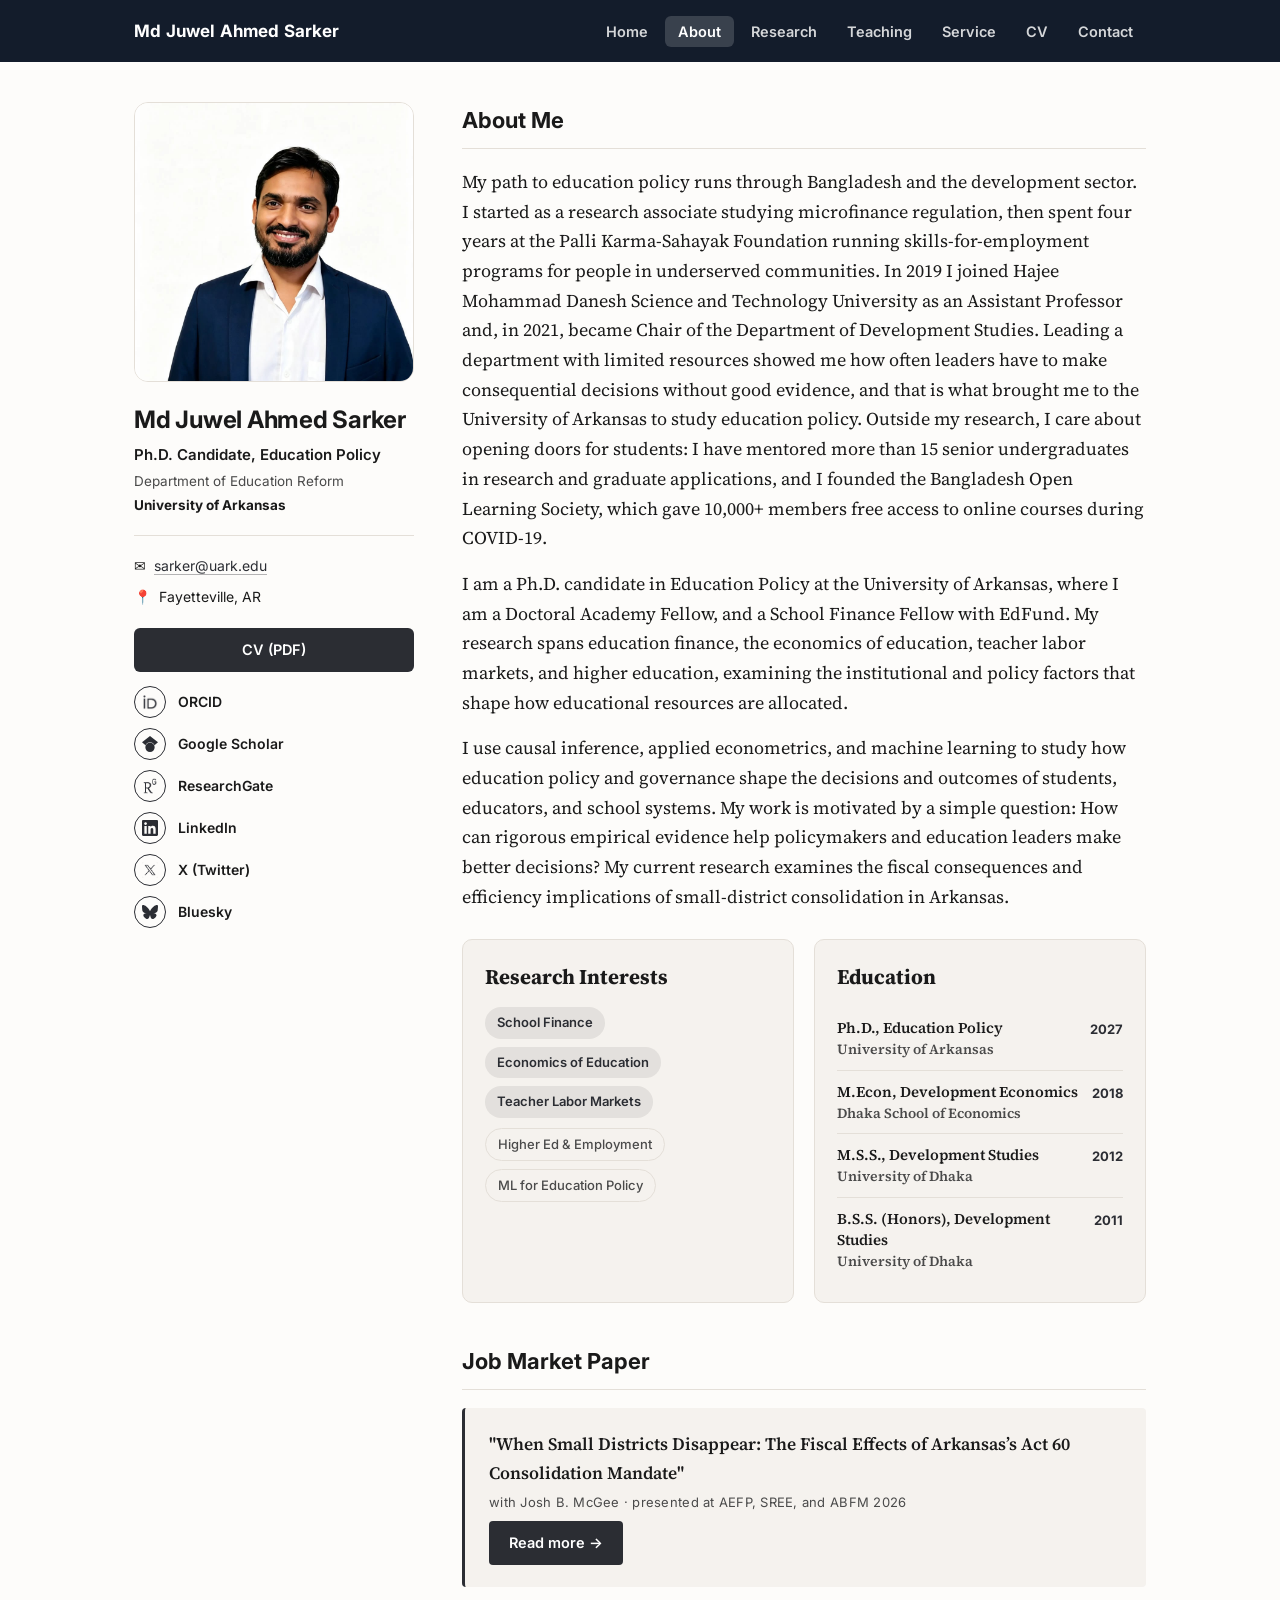
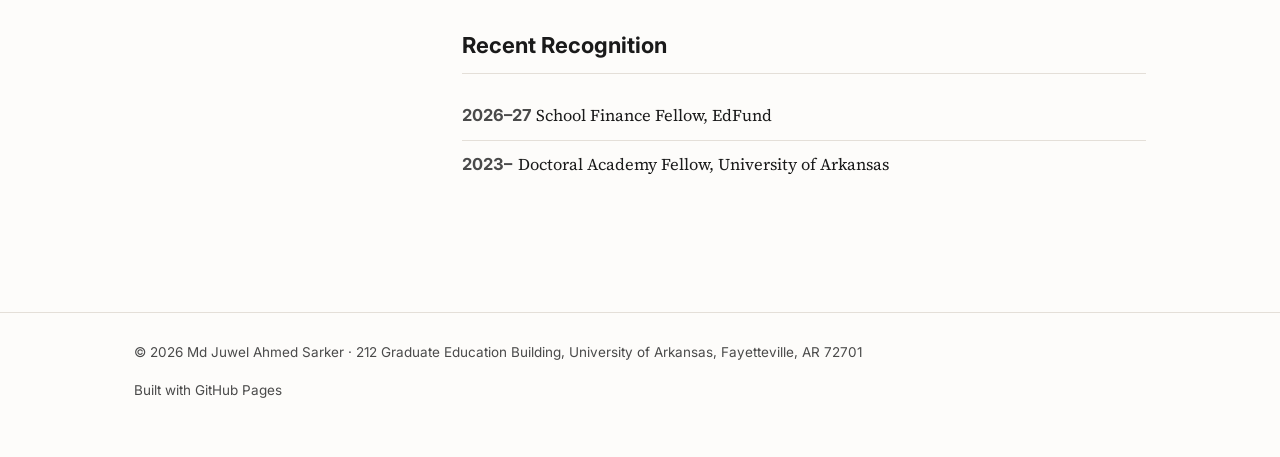
==== about.html @ 744e45dc "Teaching: revise write-up (hero, ratings, Arkansas role, courses) Co-Authored-By: Claude Sonnet 5.5 " ====
<!DOCTYPE html>
<html lang="en">
<head>
<meta charset="UTF-8">
<meta name="viewport" content="width=device-width, initial-scale=1.0">
<title>About — Md Juwel Ahmed Sarker</title>
<meta name="description" content="Md Juwel Ahmed Sarker, Ph.D. Candidate in Education Policy at the University of Arkansas. Research on school finance, teacher labor markets, and the economics of education.">
<link rel="icon" href="assets/images/favicon.svg" type="image/svg+xml">
<link rel="preconnect" href="https://fonts.googleapis.com">
<link rel="preconnect" href="https://fonts.gstatic.com" crossorigin>
<link href="https://fonts.googleapis.com/css2?family=Source+Serif+4:ital,wght@0,400;0,600;1,400&family=Inter:wght@400;500;600;700&display=swap" rel="stylesheet">
<link rel="stylesheet" href="style.css?v=20261066">
</head>
<body>

<header class="site-header">
  <div class="header-inner">
    <a class="site-name" href="index.html">Md Juwel Ahmed Sarker</a>
    <nav class="site-nav">
      <ul>
        <li><a href="index.html">Home</a></li>
        <li><a href="about.html" aria-current="page">About</a></li>
        <li><a href="research.html">Research</a></li>
        <li><a href="teaching.html">Teaching</a></li>
        <li><a href="service.html">Service</a></li>
        <li><a href="cv.html">CV</a></li>
        <li><a href="contact.html">Contact</a></li>
      </ul>
    </nav>
  </div>
</header>

<main class="wrap-wide">

  <div class="profile-grid">

    <aside class="sidebar">
      <!-- Replace assets/images/headshot.jpg with your photo (square, at least 500x500px) -->
      <img class="sidebar-photo" src="assets/images/headshot.jpg" alt="Portrait of Md Juwel Ahmed Sarker" onerror="this.style.display='none'">

      <h1>Md Juwel Ahmed Sarker</h1>
      <p class="sidebar-role">Ph.D. Candidate, Education Policy</p>
      <p class="sidebar-dept">Department of Education Reform</p>
      <p class="sidebar-univ">University of Arkansas</p>

      <hr class="sidebar-rule">

      <div class="sidebar-contact">
        <div>&#9993;&nbsp; <a href="mailto:sarker@uark.edu">sarker@uark.edu</a></div>
        <div>&#128205;&nbsp; Fayetteville, AR</div>
      </div>

      <div class="sidebar-links">
        <a class="btn-block" href="assets/files/Sarker_CV.pdf">CV (PDF)</a>
      </div>

      <div class="icon-links">
        <a class="icon-link" href="https://orcid.org/0000-0002-8742-0758">
          <span class="icon-badge"><img src="assets/images/icons/orcid.png" alt=""></span>
          <span class="icon-label">ORCID</span>
        </a>
        <a class="icon-link" href="https://scholar.google.com/citations?user=LOtnBs0AAAAJ&hl=en">
          <span class="icon-badge"><svg viewBox="0 0 24 24" role="img" aria-hidden="true"><path d="M5.242 13.769L0 9.5 12 0l12 9.5-5.242 4.269C17.548 11.024 14.978 9.5 12 9.5c-2.977 0-5.548 1.524-6.758 4.269zM12 10a7 7 0 1 0 0 14 7 7 0 0 0 0-14z"/></svg></span>
          <span class="icon-label">Google Scholar</span>
        </a>
        <a class="icon-link" href="https://www.researchgate.net/profile/Md-Juwel-Ahmed-Sarker?ev=prf_overview">
          <span class="icon-badge"><img src="assets/images/icons/researchgate.png" alt=""></span>
          <span class="icon-label">ResearchGate</span>
        </a>
        <a class="icon-link" href="https://www.linkedin.com/in/md-juwel-ahmed-sarker-17180333/">
          <span class="icon-badge"><svg viewBox="0 0 24 24" role="img" aria-hidden="true"><path d="M20.447 20.452h-3.554v-5.569c0-1.328-.027-3.037-1.852-3.037-1.853 0-2.136 1.445-2.136 2.939v5.667H9.351V9h3.414v1.561h.046c.477-.9 1.637-1.85 3.37-1.85 3.601 0 4.267 2.37 4.267 5.455v6.286zM5.337 7.433c-1.144 0-2.063-.926-2.063-2.065 0-1.138.92-2.063 2.063-2.063 1.14 0 2.064.925 2.064 2.063 0 1.139-.925 2.065-2.064 2.065zm1.782 13.019H3.555V9h3.564v11.452zM22.225 0H1.771C.792 0 0 .774 0 1.729v20.542C0 23.227.792 24 1.771 24h20.451C23.2 24 24 23.227 24 22.271V1.729C24 .774 23.2 0 22.222 0h.003z"/></svg></span>
          <span class="icon-label">LinkedIn</span>
        </a>
        <a class="icon-link" href="https://x.com/md_juwel_sarker">
          <span class="icon-badge"><img src="assets/images/icons/x-twitter.png" alt=""></span>
          <span class="icon-label">X (Twitter)</span>
        </a>
        <a class="icon-link" href="https://bsky.app/profile/juwelsarker.bsky.social">
          <span class="icon-badge"><svg viewBox="0 0 24 24" role="img" aria-hidden="true"><path d="M12 10.8c-1.087-2.114-4.046-6.053-6.798-7.995C2.566.944 1.561 1.266.902 1.565.139 1.908 0 3.08 0 3.768c0 .69.378 5.65.624 6.479.815 2.736 3.713 3.66 6.383 3.364.136-.02.275-.039.415-.056-.138.022-.276.04-.415.056-3.912.58-7.387 2.005-2.83 7.078 5.013 5.19 6.87-1.113 7.823-4.308.953 3.195 2.05 9.271 7.733 4.308 4.267-4.308 1.172-6.498-2.74-7.078a8.741 8.741 0 0 1-.415-.056c.14.017.279.036.415.056 2.67.297 5.568-.628 6.383-3.364.246-.828.624-5.79.624-6.478 0-.69-.139-1.861-.902-2.206-.659-.298-1.664-.62-4.3 1.24C16.046 4.748 13.087 8.687 12 10.8Z"/></svg></span>
          <span class="icon-label">Bluesky</span>
        </a>
      </div>
    </aside>

    <article class="profile-main">
      <h2 class="profile-heading">About Me</h2>
      <p>My path to education policy runs through Bangladesh and the development sector. I started as a research associate studying microfinance regulation, then spent four years at the Palli Karma-Sahayak Foundation running skills-for-employment programs for people in underserved communities. In 2019 I joined Hajee Mohammad Danesh Science and Technology University as an Assistant Professor and, in 2021, became Chair of the Department of Development Studies. Leading a department with limited resources showed me how often leaders have to make consequential decisions without good evidence, and that is what brought me to the University of Arkansas to study education policy. Outside my research, I care about opening doors for students: I have mentored more than 15 senior undergraduates in research and graduate applications, and I founded the Bangladesh Open Learning Society, which gave 10,000+ members free access to online courses during COVID-19.</p>
      <p>I am a Ph.D. candidate in Education Policy at the University of Arkansas, where I am a Doctoral Academy Fellow, and a School Finance Fellow with EdFund. My research spans education finance, the economics of education, teacher labor markets, and higher education, examining the institutional and policy factors that shape how educational resources are allocated.</p>
      <p>I use causal inference, applied econometrics, and machine learning to study how education policy and governance shape the decisions and outcomes of students, educators, and school systems. My work is motivated by a simple question: How can rigorous empirical evidence help policymakers and education leaders make better decisions? My current research examines the fiscal consequences and efficiency implications of small-district consolidation in Arkansas.</p>

      <div class="card-row">
        <div class="card">
          <h3>Research Interests</h3>
          <div class="pill-group">
            <span class="pill">School Finance</span>
            <span class="pill">Economics of Education</span>
            <span class="pill">Teacher Labor Markets</span>
          </div>
          <div class="pill-group">
            <span class="pill pill-outline">Higher Ed &amp; Employment</span>
            <span class="pill pill-outline">ML for Education Policy</span>
          </div>
        </div>

        <div class="card">
          <h3>Education</h3>
          <ul class="timeline-list">
            <li><span class="timeline-degree">Ph.D., Education Policy<br><span class="muted small">University of Arkansas</span></span><span class="timeline-year">2027</span></li>
            <li><span class="timeline-degree">M.Econ, Development Economics<br><span class="muted small">Dhaka School of Economics</span></span><span class="timeline-year">2018</span></li>
            <li><span class="timeline-degree">M.S.S., Development Studies<br><span class="muted small">University of Dhaka</span></span><span class="timeline-year">2012</span></li>
            <li><span class="timeline-degree">B.S.S. (Honors), Development Studies<br><span class="muted small">University of Dhaka</span></span><span class="timeline-year">2011</span></li>
          </ul>
        </div>
      </div>

      <h2 class="profile-heading" style="margin-top:40px;">Job Market Paper</h2>
      <div class="jmp-box">
        <p class="entry-title mt-0">"When Small Districts Disappear: The Fiscal Effects of Arkansas&rsquo;s Act 60 Consolidation Mandate"</p>
        <div class="entry-meta">with Josh B. McGee &middot; presented at AEFP, SREE, and ABFM 2026</div>
        <a class="btn" href="research.html">Read more &rarr;</a>
      </div>

      <h2 class="profile-heading" style="margin-top:40px;">Recent Recognition</h2>
      <ul class="plain-list">
        <li><span class="year-col">2026&ndash;27</span> School Finance Fellow, EdFund</li>
        <li><span class="year-col">2023&ndash;</span> Doctoral Academy Fellow, University of Arkansas</li>
      </ul>
    </article>

  </div>

</main>

<footer class="site-footer">
  <div class="wrap-wide">
    <p>&copy; <span id="year">2026</span> Md Juwel Ahmed Sarker &middot; 212 Graduate Education Building, University of Arkansas, Fayetteville, AR 72701</p>
    <p>Built with GitHub Pages</p>
  </div>
</footer>

<script>document.getElementById('year').textContent = new Date().getFullYear();</script>
</body>
</html>
---- style.css ----
/* ===========================================================
   Md Juwel Ahmed Sarker — Academic personal site
   Clean, text-forward academic theme
   =========================================================== */

:root {
  --ink: #1a1a1a;
  --ink-soft: #4a4a4a;
  --paper: #fdfcfa;
  --paper-alt: #f5f2ee;
  --line: #e4dfd8;
  --accent: #2b2d33;      /* Charcoal */
  --accent-dark: #1a1b1f;
  --max-width: 780px;
  --wide-width: 1060px;
  --font-serif: "Source Serif 4", Georgia, "Times New Roman", serif;
  --font-sans: "Inter", -apple-system, BlinkMacSystemFont, "Segoe UI", Helvetica, Arial, sans-serif;
}

* { box-sizing: border-box; }

html { scroll-behavior: smooth; }

body {
  margin: 0;
  background: var(--paper);
  color: var(--ink);
  font-family: var(--font-serif);
  font-size: 18px;
  line-height: 1.65;
  -webkit-font-smoothing: antialiased;
}

a {
  color: var(--accent);
  text-decoration: none;
  border-bottom: 1px solid rgba(43, 45, 51, 0.35);
  transition: border-color 0.15s ease, color 0.15s ease;
}

a:hover {
  color: var(--accent-dark);
  border-bottom-color: var(--accent-dark);
}

.wrap {
  max-width: var(--max-width);
  margin: 0 auto;
  padding: 0 24px;
}

.wrap-wide {
  max-width: var(--wide-width);
  margin: 0 auto;
  padding: 0 24px;
}

/* ---------- Profile layout (homepage) ---------- */

.profile-grid {
  display: grid;
  grid-template-columns: 280px 1fr;
  gap: 48px;
  margin-top: 40px;
  padding-bottom: 64px;
}

.sidebar-photo {
  width: 100%;
  aspect-ratio: 1 / 1;
  object-fit: cover;
  border-radius: 14px;
  border: 1px solid var(--line);
  display: block;
}

.sidebar h1 {
  font-family: var(--font-sans);
  font-size: 24px;
  font-weight: 700;
  margin: 18px 0 4px;
  letter-spacing: -0.01em;
}

.sidebar-role {
  font-family: var(--font-sans);
  font-weight: 600;
  font-size: 15px;
  margin: 0 0 2px;
}

.sidebar-dept {
  font-family: var(--font-sans);
  font-size: 13.5px;
  color: var(--ink-soft);
  margin: 0 0 2px;
}

.sidebar-univ {
  font-family: var(--font-sans);
  font-weight: 700;
  font-size: 13.5px;
  margin: 0 0 4px;
}

.sidebar-rule {
  border: none;
  border-top: 1px solid var(--line);
  margin: 18px 0;
}

.sidebar-contact {
  font-family: var(--font-sans);
  font-size: 14px;
  margin: 0 0 20px;
}

.sidebar-contact div { margin-bottom: 8px; }
.sidebar-contact a { border-bottom: 1px solid rgba(43,45,51,0.35); }

.sidebar-links {
  display: flex;
  flex-direction: column;
  gap: 10px;
}

.btn-block {
  display: block;
  text-align: center;
  font-family: var(--font-sans);
  font-size: 14.5px;
  font-weight: 600;
  color: #fff !important;
  background: var(--accent);
  border-bottom: none !important;
  padding: 10px 16px;
  border-radius: 6px;
  transition: background 0.15s ease;
}

.btn-block:hover { background: var(--accent-dark); }

.btn-block-outline {
  background: transparent;
  color: var(--accent) !important;
  border: 1px solid var(--accent);
}

.btn-block-outline:hover { background: rgba(43,45,51,0.06); }

.icon-links {
  display: flex;
  flex-direction: column;
  gap: 10px;
  margin-top: 14px;
}

.icon-link {
  display: flex;
  align-items: center;
  gap: 12px;
  color: var(--ink) !important;
  font-family: var(--font-sans);
  font-size: 14px;
  font-weight: 600;
  text-decoration: none;
  border-bottom: none;
}

.icon-link:hover .icon-badge { background: var(--accent); color: #fff; }
.icon-link:hover .icon-label { color: var(--accent); }

.icon-badge {
  flex-shrink: 0;
  width: 32px;
  height: 32px;
  border-radius: 50%;
  border: 1px solid var(--accent);
  color: var(--accent);
  display: flex;
  align-items: center;
  justify-content: center;
  transition: background 0.15s ease, color 0.15s ease;
}

.icon-badge svg { width: 16px; height: 16px; fill: currentColor; }

.icon-badge img { width: 16px; height: 16px; object-fit: contain; }

.icon-label { transition: color 0.15s ease; }

.profile-heading {
  font-family: var(--font-sans);
  font-size: 22px;
  font-weight: 700;
  color: var(--ink);
  border-bottom: 1px solid var(--line);
  padding-bottom: 10px;
  margin: 0 0 18px;
}

.card-row {
  display: grid;
  grid-template-columns: 1fr 1fr;
  gap: 20px;
  margin-top: 28px;
}

.card {
  border: 1px solid var(--line);
  border-radius: 10px;
  padding: 20px 22px;
  background: var(--paper-alt);
}

.card h3 {
  margin: 0 0 12px;
}

.testimonial-gallery {
  margin-top: 24px;
}

.testimonial-feature {
  position: relative;
  border: 1px solid var(--line);
  border-radius: 3px;
  background: var(--paper-alt);
  padding: 46px 56px 30px;
  margin-bottom: 26px;
}

.testimonial-feature blockquote {
  margin: 0 0 26px;
  max-width: 620px;
  font-family: var(--font-serif);
  font-size: 21px;
  line-height: 1.65;
  color: var(--ink);
}

.testimonial-feature blockquote::before { content: "\201C"; }
.testimonial-feature blockquote::after { content: "\201D"; }

.testimonial-feature .t-rule {
  width: 42px;
  height: 1px;
  background: var(--line);
  margin-bottom: 14px;
}

.testimonial-feature cite {
  display: block;
  font-style: normal;
}

.testimonial-feature .t-course {
  display: block;
  font-family: var(--font-serif);
  font-size: 16px;
  font-weight: 600;
  color: var(--accent);
}

.testimonial-feature .t-context {
  display: block;
  font-family: var(--font-sans);
  font-size: 12.5px;
  color: var(--ink-soft);
  margin-top: 3px;
}

.testimonial-feature .t-number {
  position: absolute;
  right: 22px;
  bottom: 18px;
  font-family: var(--font-sans);
  font-size: 11px;
  letter-spacing: 0.06em;
  color: var(--ink-soft);
  opacity: 0.65;
}

@media (max-width: 600px) {
  .testimonial-feature { padding: 34px 26px 24px; }
  .testimonial-feature blockquote { font-size: 18px; }
  .testimonial-feature .t-number { right: 18px; bottom: 14px; }
}

.pill-group {
  display: flex;
  flex-wrap: wrap;
  gap: 8px;
  margin: 0 0 10px;
}

.pill {
  display: inline-block;
  font-family: var(--font-sans);
  font-size: 13px;
  font-weight: 600;
  padding: 5px 12px;
  border-radius: 999px;
  background: rgba(43, 45, 51, 0.09);
  color: var(--accent);
}

.pill-outline {
  background: transparent;
  border: 1px solid var(--line);
  color: var(--ink-soft);
  font-weight: 500;
}

.timeline-list {
  list-style: none;
  margin: 0;
  padding: 0;
}

.timeline-list li {
  display: flex;
  justify-content: space-between;
  align-items: flex-start;
  gap: 12px;
  padding: 10px 0;
  border-bottom: 1px solid var(--line);
  font-size: 15px;
}

.timeline-list li:last-child { border-bottom: none; }

.timeline-degree { font-weight: 600; line-height: 1.4; }

.timeline-year {
  font-family: var(--font-sans);
  color: var(--accent);
  font-weight: 700;
  font-size: 13px;
  white-space: nowrap;
  padding-top: 2px;
}

@media (max-width: 780px) {
  .profile-grid { grid-template-columns: 1fr; }
  .sidebar-photo { max-width: 220px; }
  .card-row { grid-template-columns: 1fr; }
}

/* ---------- Header / Nav ---------- */

header.site-header {
  border-bottom: none;
  background: var(--accent);
  position: sticky;
  top: 0;
  z-index: 10;
}

.header-inner {
  max-width: var(--wide-width);
  margin: 0 auto;
  padding: 16px 24px;
  display: flex;
  align-items: center;
  justify-content: space-between;
  gap: 16px;
}

.site-name {
  font-family: var(--font-sans);
  font-weight: 700;
  font-size: 17px;
  color: #fff;
  border-bottom: none;
  letter-spacing: 0.01em;
}

.site-name:hover { color: #fff; opacity: 0.85; }

nav.site-nav ul {
  list-style: none;
  display: flex;
  gap: 4px;
  margin: 0;
  padding: 0;
}

nav.site-nav a {
  font-family: var(--font-sans);
  font-size: 14.5px;
  font-weight: 600;
  color: rgba(255, 255, 255, 0.82);
  border-bottom: none;
  padding: 7px 13px;
  border-radius: 6px;
  transition: background 0.15s ease, color 0.15s ease;
}

nav.site-nav a:hover,
nav.site-nav a[aria-current="page"] {
  color: #fff;
  background: rgba(255, 255, 255, 0.16);
  border-bottom: none;
}

.nav-toggle {
  display: none;
}

/* ---------- Hero ---------- */

.hero {
  padding: 56px 0 40px;
}

.hero-grid {
  display: flex;
  align-items: flex-start;
  gap: 32px;
}

.hero-photo {
  flex: 0 0 auto;
}

.hero-photo img {
  width: 320px;
  height: 320px;
  border-radius: 14px;
  object-fit: cover;
  border: 1px solid var(--line);
}

.tag-row {
  margin: 4px 0 18px;
}

.tag-row .tag {
  margin-bottom: 6px;
}

.hero-text h1 {
  font-family: var(--font-sans);
  font-size: 30px;
  font-weight: 700;
  margin: 0 0 6px;
  letter-spacing: -0.01em;
}

.hero-role {
  font-family: var(--font-sans);
  font-size: 16px;
  color: var(--ink-soft);
  margin: 0 0 14px;
}

.hero-role strong { color: var(--ink); font-weight: 600; }

.hero-links {
  font-family: var(--font-sans);
  font-size: 14.5px;
  display: flex;
  flex-wrap: wrap;
  gap: 6px 14px;
  margin-top: 14px;
}

.hero-links a { border-bottom: 1px solid rgba(43,45,51,0.35); }

/* ---------- Sections ---------- */

main { padding-bottom: 64px; }

section { margin-top: 44px; }

section h2 {
  font-family: var(--font-sans);
  font-size: 13px;
  font-weight: 700;
  text-transform: uppercase;
  letter-spacing: 0.09em;
  color: var(--accent);
  margin: 0 0 18px;
  padding-bottom: 8px;
  border-bottom: 1px solid var(--line);
}

section h3 {
  font-family: var(--font-sans);
  font-size: 18px;
  font-weight: 600;
  margin: 0 0 4px;
  color: var(--ink);
}

p { margin: 0 0 16px; }

.lede {
  font-size: 19px;
  color: var(--ink-soft);
}

/* ---------- Cards / entries ---------- */

.entry {
  padding: 18px 0;
  border-bottom: 1px solid var(--line);
}

.entry:last-child { border-bottom: none; }

.entry-meta {
  font-family: var(--font-sans);
  font-size: 13px;
  color: var(--ink-soft);
  margin-bottom: 4px;
  letter-spacing: 0.02em;
}

.entry-title {
  font-weight: 600;
  font-size: 17.5px;
  margin: 0 0 4px;
}

/* ---------- Thumbnail entries (photo beside text, "projects list" style) ---------- */

.thumb-entry {
  overflow: hidden; /* clearfix: keeps the floated photo contained inside the entry */
}

.thumb-entry .entry-thumb {
  float: left;
  margin: 2px 18px 10px 0;
}

.thumb-entry .entry-thumb img {
  width: 200px;
  height: 113px;
  object-fit: cover;
  border-radius: 6px;
  border: 1px solid var(--line);
  display: block;
}

.thumb-entry .entry-title { color: var(--accent); margin-top: 0; }

@media (max-width: 480px) {
  .thumb-entry .entry-thumb { float: none; margin-right: 0; }
  .thumb-entry .entry-thumb img { width: 140px; height: 96px; }
}

.thumb-entry .entry-thumb.entry-thumb-lg {
  margin: 2px 22px 12px 0;
}

.thumb-entry .entry-thumb.entry-thumb-lg img {
  width: 320px;
  height: 180px;
}

@media (max-width: 480px) {
  .thumb-entry .entry-thumb.entry-thumb-lg { float: none; margin-right: 0; }
  .thumb-entry .entry-thumb.entry-thumb-lg img { width: 220px; height: 124px; }
}

.entry-gallery {
  display: flex;
  gap: 10px;
  flex-wrap: wrap;
  margin-top: 12px;
}

.entry-gallery img {
  width: 130px;
  height: 88px;
  object-fit: cover;
  border-radius: 6px;
  border: 1px solid var(--line);
  display: block;
}

.entry-gallery figure {
  margin: 0;
}

.entry-gallery figcaption {
  font-size: 10.5px;
  color: var(--ink-soft);
  margin-top: 3px;
  max-width: 130px;
}

@media (max-width: 480px) {
  .entry-gallery img { width: 96px; height: 66px; }
  .entry-gallery figcaption { max-width: 96px; }
}

.entry-gallery.covers img {
  width: 96px;
  height: 140px;
  object-fit: cover;
}

.entry-gallery.covers figcaption { max-width: 96px; }

.entry-detail {
  font-size: 16px;
  color: var(--ink-soft);
  margin: 0 0 6px;
}

.tag {
  display: inline-block;
  font-family: var(--font-sans);
  font-size: 11.5px;
  font-weight: 600;
  letter-spacing: 0.03em;
  text-transform: uppercase;
  color: var(--accent);
  background: rgba(43, 45, 51, 0.08);
  border-radius: 3px;
  padding: 2px 8px;
  margin: 0 6px 8px 0;
  border-bottom: none;
}

.tag-outline {
  display: inline-block;
  font-family: var(--font-sans);
  font-size: 11.5px;
  font-weight: 600;
  letter-spacing: 0.03em;
  text-transform: uppercase;
  color: var(--ink-soft);
  background: transparent;
  border: 1px solid var(--line);
  border-radius: 3px;
  padding: 1px 7px;
  margin: 0 0 8px;
}

/* ---------- Research cards (figure + summary) ---------- */

.research-card {
  display: flex;
  gap: 22px;
  padding: 22px 0;
  border-bottom: 1px solid var(--line);
  align-items: flex-start;
}

.research-card:last-child { border-bottom: none; }

.research-figure {
  flex: 0 0 200px;
}

.research-figure img {
  width: 100%;
  height: 140px;
  object-fit: cover;
  border-radius: 8px;
  border: 1px solid var(--line);
  display: block;
}

.figure-placeholder {
  width: 100%;
  height: 140px;
  border: 1px dashed var(--line);
  border-radius: 8px;
  background: var(--paper-alt);
  display: flex;
  align-items: center;
  justify-content: center;
  text-align: center;
  font-family: var(--font-sans);
  font-size: 12px;
  color: var(--ink-soft);
  padding: 10px;
  line-height: 1.4;
}

.research-body { flex: 1 1 auto; min-width: 0; }

@media (max-width: 620px) {
  .research-card { flex-direction: column; }
  .research-figure { flex-basis: auto; width: 100%; }
}

/* ---------- Callout / JMP box ---------- */

.jmp-box {
  background: var(--paper-alt);
  border-left: 3px solid var(--accent);
  border-radius: 4px;
  padding: 22px 24px;
  margin: 0 0 12px;
}

.jmp-box .entry-meta { margin-bottom: 8px; }

/* ---------- Lists ---------- */

.plain-list {
  list-style: none;
  margin: 0;
  padding: 0;
}

.plain-list li {
  padding: 10px 0;
  border-bottom: 1px solid var(--line);
  font-size: 16.5px;
}

.plain-list li:last-child { border-bottom: none; }

.year-col {
  font-family: var(--font-sans);
  font-weight: 700;
  color: var(--ink-soft);
  display: inline-block;
  min-width: 52px;
}

/* ---------- Buttons ---------- */

.btn {
  display: inline-block;
  font-family: var(--font-sans);
  font-size: 14.5px;
  font-weight: 600;
  color: #fff !important;
  background: var(--accent);
  border-bottom: none !important;
  padding: 10px 20px;
  border-radius: 4px;
  transition: background 0.15s ease;
}

.btn:hover { background: var(--accent-dark); }

.btn-outline {
  background: transparent;
  color: var(--accent) !important;
  border: 1px solid var(--accent);
  padding: 9px 19px;
}

.btn-outline:hover { background: rgba(43,45,51,0.06); }

/* ---------- Footer ---------- */

footer.site-footer {
  border-top: 1px solid var(--line);
  margin-top: 60px;
  padding: 28px 0 40px;
  font-family: var(--font-sans);
  font-size: 13.5px;
  color: var(--ink-soft);
}

footer.site-footer a { color: var(--ink-soft); }
footer.site-footer a:hover { color: var(--accent); }

/* ---------- Utility ---------- */

.muted { color: var(--ink-soft); }
.small { font-size: 14px; }
.mt-0 { margin-top: 0; }

/* ---------- Responsive ---------- */

@media (max-width: 620px) {
  body { font-size: 16.5px; }
  .header-inner { flex-wrap: wrap; }
  nav.site-nav ul { gap: 14px; flex-wrap: wrap; }
  .hero-grid { flex-direction: column; align-items: flex-start; }
  .hero-photo img { width: 220px; height: 220px; border-radius: 12px; }
  .hero-text h1 { font-size: 25px; }
}


/* ---------- Banner (home) ---------- */

:root {
  --navy: #131c2b;
  --gold: #e2b65c;
  --gold-text: #8a6414;
}

header.site-header { background: var(--navy); }

.banner {
  position: relative;
  overflow: hidden;
  background: var(--navy);
  color: #f4f1ea;
  min-height: 300px;
  margin: 0;
}

.banner-art {
  position: absolute;
  inset: 0;
  width: 100%;
  height: 100%;
  display: block;
}

.banner-art text {
  font-family: var(--font-sans);
  font-weight: 600;
  font-size: 15px;
  letter-spacing: 3.5px;
}

.banner-inner {
  position: relative;
  height: 300px;
  display: flex;
  align-items: center;
}

.banner-text { padding-left: 328px; }

.banner-eyebrow {
  margin: 0 0 14px;
  font-family: var(--font-sans);
  font-size: 13px;
  font-weight: 600;
  letter-spacing: 0.22em;
  text-transform: uppercase;
  color: var(--gold);
}

.banner-title {
  margin: 0;
  font-family: var(--font-serif);
  font-weight: 600;
  font-size: 38px;
  line-height: 1.1;
  letter-spacing: -0.01em;
}

.banner + main .profile-grid { margin-top: 0; }
.banner + main .sidebar { position: relative; z-index: 2; margin-top: -96px; }
.banner + main .profile-main { padding-top: 36px; }
.banner + main .sidebar-photo { border: 5px solid var(--paper); border-radius: 14px; object-position: 50% 70%; }

@media (max-width: 780px) {
  .banner-inner { height: 240px; }
  .banner-text { padding-left: 0; }
  .banner-art { opacity: 0.18; }
  .banner-title { font-size: 32px; }
  .banner + main .profile-grid { margin-top: 24px; }
  .banner + main .sidebar { margin-top: 0; }
  .banner + main .profile-main { padding-top: 0; }
  .banner + main .sidebar-photo { border: 1px solid var(--line); }
}

/* ---------- How I Got Here (timeline) ---------- */

.journey-heading { margin-top: 36px; }

.journey {
  list-style: none;
  margin: 0;
  padding: 0;
  position: relative;
}

.journey::before {
  content: "";
  position: absolute;
  left: 99px;
  top: 10px;
  bottom: 10px;
  width: 2px;
  background: var(--line);
}

.journey li {
  position: relative;
  display: grid;
  grid-template-columns: 84px 1fr;
  gap: 32px;
  padding: 0 0 22px;
}

.journey li::before {
  content: "";
  position: absolute;
  left: 92px;
  top: 6px;
  width: 16px;
  height: 16px;
  border-radius: 50%;
  background: var(--navy);
  border: 3px solid var(--gold);
  box-sizing: border-box;
}

.journey-years {
  font-family: var(--font-sans);
  font-size: 13px;
  font-weight: 700;
  color: var(--gold-text);
  padding-top: 5px;
  text-align: right;
  white-space: nowrap;
}

.journey-body h3 {
  margin: 0;
  font-family: var(--font-sans);
  font-size: 17px;
  font-weight: 700;
  line-height: 1.35;
}

.journey-body p { margin: 0; font-size: 15.5px; line-height: 1.55; }

.journey-body .journey-org {
  font-family: var(--font-sans);
  font-size: 13.5px;
  font-weight: 600;
  color: var(--ink-soft);
  margin: 2px 0 4px;
}

@media (max-width: 520px) {
  .journey::before { left: 7px; }
  .journey li { grid-template-columns: 1fr; gap: 2px; padding-left: 30px; }
  .journey li::before { left: 0; }
  .journey-years { text-align: left; padding-top: 0; }
}

/* ---------- Home intro ---------- */

.home-lead {
  margin: 0 0 18px;
  font-size: 24px;
  line-height: 1.45;
  color: var(--ink-soft);
}

.home-links { display: flex; flex-wrap: wrap; gap: 12px; margin: 0; }

.home-links + .journey-heading { margin-top: 44px; }
.home-links .btn { background: var(--navy); }

/* ---------- Timeline: horizontal on wide screens ---------- */

.home-sub { margin-top: 36px; }

.journey-section { padding: 8px 0 64px; }

@media (min-width: 960px) {
  .journey-h {
    display: grid;
    grid-template-columns: repeat(5, 1fr);
    gap: 24px;
    padding-top: 6px;
  }

  .journey-h::before {
    left: 0;
    right: 0;
    top: 41px;
    bottom: auto;
    width: auto;
    height: 2px;
  }

  .journey-h li {
    display: block;
    padding: 0;
  }

  .journey-h li::before {
    left: 0;
    top: 34px;
  }

  .journey-h .journey-years {
    display: block;
    text-align: left;
    padding: 0 0 22px;
    font-size: 14px;
  }

  .journey-h .journey-body { padding-top: 22px; }
}

.journey-section h2.profile-heading {
  text-transform: none;
  letter-spacing: normal;
  font-size: 22px;
  margin: 0 0 24px;
}

/* ===== Home page: split hero (B) ===== */
.hb-hero{margin:0;background:var(--navy);color:#f4f1ea;position:relative;overflow:hidden}
.hb-hero::before{content:"";position:absolute;inset:0;background:radial-gradient(circle at 30% 55%,#1b2840 0,#1b2840 1px,transparent 1px),none;pointer-events:none}
.hb-hero-inner{max-width:1120px;margin:0 auto;display:flex;align-items:stretch}
.hb-hero-text{flex:1 1 56%;min-width:0;padding:72px 48px 72px 32px;display:flex;flex-direction:column;justify-content:center;gap:20px}
.hb-eyebrow{margin:0;font:600 13px/1 Inter,sans-serif;letter-spacing:.22em;text-transform:uppercase;color:var(--gold)}
.hb-hero h1{margin:0;max-width:600px;font-family:"Source Serif 4",Georgia,serif;font-weight:600;font-size:clamp(34px,4.4vw,52px);line-height:1.1;letter-spacing:-.015em;color:#fff}
.hb-sub{margin:0;max-width:540px;font:400 19px/1.55 "Source Serif 4",Georgia,serif;color:#e6e1d3}
.hb-label-gap{margin-top:12px}
.hb-byline{margin:0;font-weight:600;font-size:15.5px;color:#c9b27a}
.hb-cta{display:flex;flex-wrap:wrap;gap:12px;margin-top:4px}
.hb-btn{display:inline-block;padding:13px 24px;border-radius:8px;font:600 15px/1.2 Inter,sans-serif;text-decoration:none;border:1.5px solid transparent}
.hb-btn-gold{background:var(--gold);color:var(--navy);font-weight:700}
.hb-btn-gold:hover{background:#ecc87e;color:var(--navy)}
.hb-btn-line{border-color:var(--gold);color:var(--gold)}
.hb-btn-line:hover{background:rgba(226,182,92,.12);color:var(--gold)}
.hb-btn-ghost{border-color:#3b4d6b;color:#e6e1d3}
.hb-btn-ghost:hover{border-color:#e6e1d3;color:#fff}
.hb-btn-navy{background:var(--navy);color:#fff;align-self:flex-start;padding:11px 20px;font-size:14.5px}
.hb-btn-navy:hover{background:#1e2b44;color:#fff}
.hb-icons{display:flex;flex-wrap:wrap;gap:10px;margin-top:4px}
.hb-icon{display:flex;border:2px solid rgba(226,182,92,.6);border-radius:50%;padding:1px;transition:border-color .15s}
.hb-icon:hover{border-color:var(--gold)}
.hb-badge{width:36px;height:36px;border-radius:50%;background:#fff;display:flex;align-items:center;justify-content:center;flex:none}
.hb-badge img{width:20px;height:20px;object-fit:contain;display:block}
.hb-badge svg{width:20px;height:20px;fill:var(--navy);display:block}
.hb-hero-photo{flex:1 1 44%;min-width:0;min-height:480px;position:relative}
.hb-hero-photo img{position:absolute;inset:0;width:100%;height:100%;object-fit:cover;object-position:50% 58%;background:#f3f1ec}
.hb-main{max-width:1056px;margin:0 auto;padding:0 32px 56px}
.hb-strip{position:relative;z-index:2;margin-top:-52px;background:#fff;border:1px solid #e8e3d9;border-radius:14px;box-shadow:0 10px 30px rgba(19,28,43,.10);display:grid;grid-template-columns:repeat(4,minmax(0,1fr))}
.hb-strip>div{padding:22px 26px;display:flex;flex-direction:column;gap:4px;border-right:1px solid #efebe4;font-size:14px;color:#4a4a4a;line-height:1.4}
.hb-strip>div:last-child{border-right:0}
.hb-strip strong{font-size:15px;color:#1a1a1a}
.hb-label{font:700 11.5px/1.2 Inter,sans-serif;letter-spacing:.16em;text-transform:uppercase;color:var(--gold-text)}
.hb-journey{margin:64px 0 0}
.hb-journey-head{display:flex;flex-wrap:wrap;justify-content:space-between;align-items:baseline;gap:8px;margin-bottom:12px}
.hb-journey-head h2{margin:0;font:700 28px/1.2 Inter,sans-serif;letter-spacing:-.01em;text-transform:none;color:#1a1a1a;border:0;padding:0}
.hb-journey-head span{font-size:14px;color:#4a4a4a}
.hb-steps{list-style:none;margin:0;padding:4px 0 0;display:grid;grid-template-columns:repeat(5,minmax(0,1fr));gap:16px;align-items:start}
.hb-step{position:relative;background:#fff;border:1px solid #e8e3d9;border-top:4px solid var(--gold);border-radius:12px;box-shadow:0 4px 14px rgba(19,28,43,.06);padding:20px 18px;display:flex;flex-direction:column;gap:6px}
.hb-step:nth-child(1){margin-top:96px}.hb-step:nth-child(2){margin-top:72px}.hb-step:nth-child(3){margin-top:48px}.hb-step:nth-child(4){margin-top:24px}.hb-step:nth-child(5){margin-top:0}
.hb-years{font:600 24px/1 "Source Serif 4",Georgia,serif;color:var(--gold-text)}
.hb-step h3{margin:6px 0 0;font:700 16px/1.3 Inter,sans-serif;color:#1a1a1a}
.hb-step p{margin:0;font:15px/1.5 "Source Serif 4",Georgia,serif;color:#2b2b2b}
.hb-step .hb-org{font:600 13px/1.4 Inter,sans-serif;color:#4a4a4a}
.hb-now{background:var(--navy);border-color:var(--navy);border-top-color:var(--gold);box-shadow:0 8px 22px rgba(19,28,43,.22)}
.hb-now .hb-years{color:var(--gold)}.hb-now h3{color:#fff}.hb-now p{color:#d9d4c7}.hb-now .hb-org{color:#c9b27a}
.hb-tag{position:absolute;right:14px;top:14px;font:700 11px/1 Inter,sans-serif;letter-spacing:.14em;text-transform:uppercase;padding:4px 8px;border-radius:999px;background:var(--gold);color:var(--navy)}
.hb-two{display:grid;grid-template-columns:2fr 1fr;gap:24px;margin-top:48px;align-items:start}
.hb-card{background:#fff;border:1px solid #e8e3d9;border-radius:12px;padding:28px;display:flex;flex-direction:column;gap:12px}
.hb-jmp{border-left:5px solid var(--navy);padding:28px 32px}
.hb-jmp-title{margin:0;font:600 23px/1.35 "Source Serif 4",Georgia,serif;color:#1a1a1a}
.hb-meta{margin:0;font-size:14px;color:#4a4a4a}
.hb-find{display:flex;flex-wrap:wrap;align-items:center;gap:12px 14px;margin-top:40px}
.hb-find .hb-label{color:#4a4a4a;margin-right:6px}
.hb-chip{display:flex;align-items:center;gap:9px;padding:6px 16px 6px 6px;border:1px solid #e1dacb;border-radius:999px;background:#fff;font:600 14px/1 Inter,sans-serif;color:#1a1a1a;text-decoration:none}
.hb-chip:hover{border-color:var(--gold);color:#1a1a1a}
.hb-chip .hb-badge{background:#f1ece0}
.hb-mail{font-size:16px}
.hb-icon:focus-visible,.hb-chip:focus-visible,.hb-btn:focus-visible{outline:3px solid var(--gold);outline-offset:3px}
@media (max-width:1100px){
  .hb-steps{grid-template-columns:repeat(2,minmax(0,1fr))}
  .hb-step:nth-child(n){margin-top:0}
  .hb-step:nth-child(5){grid-column:1/-1}
}
@media (max-width:900px){
  .hb-hero-inner{flex-direction:column-reverse}
  .hb-hero-text{padding:40px 24px 48px}
  .hb-hero-photo{min-height:340px;flex:none}
  .hb-strip{grid-template-columns:repeat(2,minmax(0,1fr))}
  .hb-strip>div:nth-child(2){border-right:0}
  .hb-strip>div:nth-child(-n+2){border-bottom:1px solid #efebe4}
  .hb-two{grid-template-columns:1fr}
}
@media (max-width:600px){
  .hb-main{padding:0 16px 40px}
  .hb-steps{grid-template-columns:1fr}
  .hb-strip{grid-template-columns:1fr}
  .hb-strip>div{border-right:0;border-bottom:1px solid #efebe4}
  .hb-strip>div:last-child{border-bottom:0}
  .hb-jmp{padding:24px}
}

/* ===== JMP figures ===== */
.jmp-figures{margin-top:32px;display:flex;flex-direction:column;gap:28px}
.jmp-figures figure{margin:0;background:#fff;border:1px solid #e8e3d9;border-radius:12px;padding:16px;box-shadow:0 4px 14px rgba(19,28,43,.06)}
.jmp-figures img{display:block;width:100%;height:auto}
.jmp-figures figcaption{margin-top:12px;font-size:14px;line-height:1.55;color:#4a4a4a}
.hb-badge svg.hb-stroke{fill:none;stroke:var(--navy);stroke-width:1.8;stroke-linecap:round;stroke-linejoin:round}

/* ---------- Research page: hero + sidebar layout ---------- */
html{scroll-behavior:smooth}
.rs-hero{margin:0;background:var(--navy);color:#fff;padding:24px 24px 56px}
.rs-hero-in{max-width:1160px;margin:0 auto;padding:0 16px}
.rs-kick{font:600 12px/1 Inter,sans-serif;letter-spacing:.14em;text-transform:uppercase;color:var(--gold);margin:28px 0 14px}
.rs-hero h1{font-family:"Source Serif 4",Georgia,serif;font-weight:600;font-size:clamp(28px,3.4vw,38px);line-height:1.2;margin:0 0 10px;max-width:900px;color:#fff}
.rs-by{color:#aab4c4;font-size:15px;margin:0 0 24px}
.rs-hero-grid{display:grid;grid-template-columns:minmax(0,1fr) minmax(0,1.15fr);gap:40px;align-items:start}
.rs-hero-text p{font-size:16px;line-height:1.7;color:#d7dde7;margin:0 0 16px}
.rs-more summary{display:inline-block;cursor:pointer;list-style:none;background:var(--gold);color:var(--navy);font:600 14px Inter,sans-serif;padding:10px 18px;border-radius:6px}
.rs-more summary::-webkit-details-marker{display:none}
.rs-more[open] summary{background:transparent;color:var(--gold);border:1px solid var(--gold);padding:9px 17px}
.rs-more-body{margin-top:18px}
.rs-more-body p{font-size:15px}
.rs-more-body strong{color:#fff}
.rs-more-body a{color:var(--gold)}
.rs-more-body .rs-small{font-size:13px;color:#aab4c4}
.rs-hero-figs{display:grid;grid-template-columns:1fr 1fr;gap:12px;margin:0}
.rs-hero-figs figure{margin:0;background:#fff;border-radius:8px;padding:8px}
.rs-hero-figs img{display:block;width:100%;height:auto}
.rs-hero-figs figcaption{font-size:11.5px;line-height:1.45;color:#4b5563;padding:6px 4px 2px}
.rs-layout{max-width:1160px;margin:0 auto;padding:0 40px 64px;display:flex;flex-wrap:wrap;gap:48px;align-items:flex-start}
.rs-side{flex:0 0 200px;position:sticky;top:96px;padding-top:44px}
.rs-side-label{font:600 12px/1 Inter,sans-serif;letter-spacing:.14em;text-transform:uppercase;color:var(--gold-text);margin:0 0 12px}
.rs-idx{border-left:2px solid #e5e7eb;display:flex;flex-direction:column}
.rs-idx a{padding:8px 14px;font:400 14.5px Inter,sans-serif;color:#4b5563;text-decoration:none;border-left:2px solid transparent;margin-left:-2px;border-bottom:0}
.rs-idx a.on{color:var(--navy);font-weight:600;border-left-color:var(--gold)}
.rs-idx small{color:#9ca3af;margin-left:6px}
.rs-content{flex:1 1 560px;min-width:0}
.rs-content section h2{font-family:"Source Serif 4",Georgia,serif;font-size:26px;font-weight:600;text-transform:none;letter-spacing:0;color:var(--navy);display:inline-block;border-bottom:2px solid var(--gold);padding-bottom:10px;scroll-margin-top:90px}
.rs-content section h3{scroll-margin-top:90px}
.rs-row{display:grid;grid-template-columns:minmax(0,1fr) 280px;gap:28px;align-items:start;border-bottom:1px solid var(--line)}
.rs-row .research-card{border-bottom:0}
.rs-row .jmp-figures{margin-top:22px}
.rs-row .jmp-figures figure{padding:8px;border-radius:8px;box-shadow:none;max-width:none!important}
.rs-row .jmp-figures figcaption{font-size:12px;margin-top:6px}
@media (max-width:900px){.rs-hero-grid,.rs-row{grid-template-columns:1fr}.rs-hero-figs{grid-template-columns:1fr}.rs-side{position:static;flex-basis:100%;padding-top:24px}.rs-idx{flex-direction:row;flex-wrap:wrap;border-left:0;gap:6px}.rs-idx a{border:1px solid #d6dae0;border-radius:999px;margin:0;padding:6px 12px}.rs-idx a.on{border-color:var(--gold)}.rs-layout{padding:0 24px 64px}.rs-row .jmp-figures{margin-top:0;margin-bottom:22px}}

/* Research page: uniform figure frames */
.rs-row{grid-template-columns:minmax(0,1fr) 300px}
.rs-row .jmp-figures figure a,.rs-hero-figs figure a{display:block;aspect-ratio:5/4}
.rs-hero-figs figure a{aspect-ratio:4/3}
.rs-row .jmp-figures img,.rs-hero-figs img{width:100%;height:100%;object-fit:contain}
@media (max-width:900px){.rs-row{grid-template-columns:1fr}}
.rs-row{grid-template-columns:minmax(0,1fr) 340px}
.rs-row .jmp-figures figure a{aspect-ratio:4/3;cursor:zoom-in}
.rs-hero-figs figure a{cursor:zoom-in}
.rs-row .jmp-figures figure::after{content:"Click to enlarge";display:block;margin-top:6px;font:500 11px Inter,sans-serif;color:#9ca3af}
@media (max-width:900px){.rs-row{grid-template-columns:1fr}}

/* ---------- Teaching page ---------- */
.tc-hero{margin:0;background:var(--navy);color:#fff;padding:24px 24px 64px}
.tc-hero-in{max-width:1120px;margin:0 auto;padding:0 16px}
.tc-kick{font:600 12px/1 Inter,sans-serif;letter-spacing:.14em;text-transform:uppercase;color:var(--gold);margin:32px 0 16px}
.tc-hero h1{font-family:"Source Serif 4",Georgia,serif;font-weight:500;font-size:clamp(24px,2.8vw,34px);line-height:1.35;margin:0 0 18px;max-width:900px;color:#fff}
.tc-hero p{font-size:16.5px;line-height:1.75;color:#c9d1de;max-width:860px;margin:0 0 28px}
.tc-stats{display:flex;flex-wrap:wrap;gap:16px 56px;border-top:1px solid #2b3a52;padding-top:24px}
.tc-stats div{font:500 13px Inter,sans-serif;color:#aab4c4;text-transform:uppercase;letter-spacing:.08em}
.tc-stats b{display:block;font:600 34px "Source Serif 4",Georgia,serif;color:var(--gold);letter-spacing:0;text-transform:none;margin-bottom:2px}
.tc-main{max-width:1120px;margin:0 auto;padding:0 40px 64px}
.tc-main section h2{font-family:"Source Serif 4",Georgia,serif;font-size:28px;font-weight:600;text-transform:none;letter-spacing:0;color:var(--navy);display:inline-block;border-bottom:2px solid var(--gold);padding-bottom:10px;margin:0 0 8px}
.tc-sub{font-size:15px;color:#6b7280;margin:8px 0 24px;max-width:760px;line-height:1.6}
.tc-grid3{display:grid;grid-template-columns:repeat(3,minmax(0,1fr));gap:22px}
.tc-grid2{display:grid;grid-template-columns:repeat(2,minmax(0,1fr));gap:22px;margin-top:22px}
.tc-quote{margin:0;background:#fff;border:1px solid #e5e7eb;border-radius:10px;padding:26px 24px;display:flex;flex-direction:column}
.tc-mark{font:600 56px/.6 "Source Serif 4",Georgia,serif;color:var(--gold);height:26px}
.tc-quote blockquote{margin:0 0 18px;font:400 15.5px/1.65 "Source Serif 4",Georgia,serif;color:#1f2937;flex:1}
.tc-quote figcaption{display:flex;flex-direction:column;gap:2px}
.tc-c{font:600 13px Inter,sans-serif;color:var(--navy)}
.tc-x{font:400 12.5px/1.5 Inter,sans-serif;color:#6b7280}
.tc-proj{background:#fff;border:1px solid #e5e7eb;border-radius:10px;overflow:hidden}
.tc-proj img{display:block;width:100%;aspect-ratio:2/1;object-fit:cover}
.tc-proj-b{padding:18px 20px 22px}
.tc-proj h3{font:600 19px "Source Serif 4",Georgia,serif;margin:0 0 8px;color:var(--navy)}
.tc-proj p{margin:0 0 10px;font-size:14.5px;line-height:1.6;color:#374151}
.tc-proj small{font:500 12.5px Inter,sans-serif;color:var(--gold-text)}
.tc-crs{background:#fff;border:1px solid #e5e7eb;border-radius:10px;padding:20px 22px}
.tc-crs h3{font:600 18px "Source Serif 4",Georgia,serif;margin:0 0 6px;color:var(--navy)}
.tc-crs p{margin:0;font-size:14.5px;line-height:1.6;color:#4b5563}
.tc-chips{display:flex;flex-wrap:wrap;gap:8px;margin:18px 0 6px}
.tc-chip{font:500 13px Inter,sans-serif;padding:8px 16px;border-radius:999px;background:#fff;border:1px solid #d6dae0;color:#374151;cursor:pointer}
.tc-chip:hover{border-color:var(--navy)}
.tc-chip.on{background:var(--navy);border-color:var(--navy);color:#fff}
.tc-inst h3{font:600 20px "Source Serif 4",Georgia,serif;color:var(--navy);margin:30px 0 14px}
.tc-ex{background:#fff;border:1px solid #e5e7eb;border-radius:10px;padding:16px 18px}
.tc-lvl{display:inline-block;font:600 11.5px Inter,sans-serif;letter-spacing:.04em;text-transform:uppercase;color:var(--gold-text);background:#fbf3df;border-radius:4px;padding:2px 8px;margin-bottom:8px}
.tc-t{font:600 15px/1.4 Inter,sans-serif;color:var(--navy);margin:0 0 6px}
.tc-m{font:400 13px Inter,sans-serif;color:#6b7280;margin:0}
.tc-ex[hidden],.tc-inst[hidden]{display:none}
.tc-main section{margin-top:56px}
@media (max-width:900px){.tc-grid3,.tc-grid2{grid-template-columns:1fr}.tc-main{padding:0 24px 64px}}
.tc-hero-in{padding:0 40px}
.tc-inst + .small{margin-top:26px}
@media (max-width:900px){.tc-hero-in{padding:0}}
.tc-main section h2{scroll-margin-top:90px}
.tc-main .rs-side{padding-top:60px}
.tc-main section:first-child{margin-top:56px}
.tc-main .tc-grid3:has(.tc-quote){grid-template-columns:1fr;gap:16px}
.tc-main .tc-quote blockquote{font-size:16.5px}

/* In the news */
.rs-press{margin:14px 0 0;font-size:14px;color:#aab4c4}
.rs-press a{color:var(--gold);font-weight:600}
.hb-news{margin-top:40px;background:#fff;border:1px solid #e8e3d9;border-radius:12px;padding:24px 28px}
.hb-news ul{list-style:none;margin:12px 0 0;padding:0}
.hb-news li{display:flex;flex-direction:column;gap:2px;padding:12px 0;border-top:1px solid #eee9de}
.hb-news li:first-child{border-top:0;padding-top:0}
.hb-news a{font:600 17px/1.4 "Source Serif 4",serif;color:var(--navy);text-decoration:none}
.hb-news a:hover{text-decoration:underline}
.hb-news li span{font-size:13px;color:#6b6b6b}

/* Honors & funding */
.hf-h{font:600 12px/1 Inter,sans-serif;letter-spacing:.14em;text-transform:uppercase;color:var(--gold-text);margin:26px 0 8px}
.hf-list{list-style:none;margin:0;padding:0}
.hf-list li{display:grid;grid-template-columns:110px minmax(0,1fr);gap:16px;padding:11px 0;border-top:1px solid #e5e7eb;font-size:15.5px;line-height:1.5}
.hf-list li:first-child{border-top:0}
.hf-y{font:600 13.5px/1.6 Inter,sans-serif;color:var(--gold-text)}
.hf-t small{display:block;font-size:13.5px;color:#6b7280;margin-top:2px}
.hf-more{margin-top:4px}
.hf-more summary{cursor:pointer;font:500 14px Inter,sans-serif;color:var(--gold-text);padding:8px 0}
.hf-more .hf-list li:first-child{border-top:1px solid #e5e7eb}
@media (max-width:900px){.hf-list li{grid-template-columns:1fr;gap:2px}}

.hb-left{display:flex;flex-direction:column;gap:24px;min-width:0}
.hb-news-in{margin-top:0}
.hb-left .hb-find{margin-top:0}

/* CV page */
.cv-hero p{margin:0 0 22px}
.cv-card{background:#fff;border:1px solid #e5e7eb;border-radius:10px;padding:20px 24px}
.cv-card h3{font:600 19px/1.3 "Source Serif 4",Georgia,serif;color:var(--navy);margin:0 0 6px}
.cv-card p{font-size:15px;line-height:1.7;margin:0;color:#374151}
.cv-two{display:grid;grid-template-columns:repeat(2,minmax(0,1fr));gap:22px;align-items:start}
.cv-cl{list-style:none;margin:0;padding:0}
.cv-cl li{display:grid;grid-template-columns:80px minmax(0,1fr);gap:12px;padding:11px 0;border-top:1px solid #eef0f3;font-size:15px;line-height:1.5}
.cv-cl li:first-child{border-top:0}
.cv-cl b{font-weight:600;color:var(--navy)}
.cv-y{font:600 13.5px/1.6 Inter,sans-serif;color:var(--gold-text)}
.cv-sm{font-size:13.5px;color:#6b7280;line-height:1.55}
.cv-note a{color:var(--gold-text)}
@media (max-width:900px){.cv-two{grid-template-columns:1fr}.cv-cl li{grid-template-columns:1fr;gap:2px}}
.cv-hero .btn{display:inline-block;background:var(--gold);color:var(--navy);font-weight:600;padding:11px 20px;border-radius:6px;text-decoration:none;border:0}
.tc-hero.svc-hero h1{font-size:clamp(34px,4vw,46px);margin:28px 0 14px}

/* Contact */
.ct-hero{background:var(--navy);color:#fff;padding:24px 24px 150px;text-align:center}
.ct-hero-in{max-width:760px;margin:0 auto;padding-top:36px}
.ct-hero h1{font-family:"Source Serif 4",Georgia,serif;font-weight:500;font-size:clamp(34px,4.4vw,46px);margin:0 0 14px;color:#fff}
.ct-hero p{margin:0 auto;color:#c9d1de;font-size:17px;line-height:1.7;max-width:620px}
.ct-main{max-width:760px;margin:-96px auto 0;padding:0 24px 80px}
.ct-panel{background:#fff;border:1px solid #e5e7eb;border-radius:14px;padding:36px 40px;text-align:center;box-shadow:0 8px 30px rgba(19,28,43,.08)}
.ct-k{font:600 12px/1.2 Inter,sans-serif;letter-spacing:.14em;text-transform:uppercase;color:var(--gold-text)}
.ct-email{display:inline-block;margin:10px 0 18px;font:500 clamp(22px,4vw,34px)/1.3 "Source Serif 4",Georgia,serif;color:var(--navy);text-decoration:none;border-bottom:2px solid var(--gold);overflow-wrap:anywhere}
.ct-meta{display:grid;grid-template-columns:repeat(2,minmax(0,1fr));gap:20px;margin-top:26px;padding-top:26px;border-top:1px solid #eef0f3;text-align:left}
.ct-v{font-size:15.5px;line-height:1.6;color:#374151;margin-top:6px}
.ct-chips{display:flex;flex-wrap:wrap;gap:10px;justify-content:center;margin-top:26px;padding-top:26px;border-top:1px solid #eef0f3}
.ct-chip{border:1px solid #d6dae0;background:#fff;border-radius:999px;padding:9px 18px;font:500 14.5px Inter,sans-serif;color:var(--navy);text-decoration:none}
.ct-chip:hover{border-color:var(--gold)}
@media (max-width:700px){.ct-meta{grid-template-columns:1fr}.ct-panel{padding:28px 22px}}
.ct-hero{margin:0}
.ct-panel .btn{display:inline-block;background:var(--navy);color:#fff;font-weight:600;padding:11px 22px;border-radius:6px;text-decoration:none;border:0}

/* Teaching: compact table */
.tc-tbl{background:#fff;border:1px solid #e5e7eb;border-radius:10px;overflow:hidden}
.tc-row{display:grid;grid-template-columns:92px 84px minmax(0,1fr) 150px;gap:14px;align-items:baseline;padding:11px 18px;border-top:1px solid #eef0f3;font-size:14.5px;line-height:1.45;background:none;border-left:0;border-right:0;border-bottom:0;border-radius:0}
.tc-row:first-child{border-top:0}
.tc-row[hidden]{display:none}
.tc-row .tc-lvl{margin:0;font:600 11.5px/1.4 Inter,sans-serif;letter-spacing:.04em;text-transform:uppercase;color:var(--gold-text)}
.tc-row .tc-cd{font-weight:600;color:var(--navy)}
.tc-row .tc-tt small{display:block;color:#6b7280;font-size:13px;margin-top:2px}
.tc-row .tc-tm{font-size:13.5px;color:#6b7280}
.tc-note{font-size:14px;line-height:1.6;color:#4b5563;margin:16px 0 0}
.tc-main .tc-grid3:has(.tc-quote){grid-template-columns:repeat(3,minmax(0,1fr))}
@media (max-width:900px){.tc-row{grid-template-columns:1fr;gap:2px}.tc-main .tc-grid3:has(.tc-quote){grid-template-columns:1fr}}

/* Teaching: tabs + level columns */
.tc-tabs{display:flex;flex-wrap:wrap;gap:6px;margin:0}
.tc-tab{font:600 14px/1 'Inter',sans-serif;padding:11px 18px;border:0;border-radius:8px 8px 0 0;background:#eef0f3;color:#4b5563;cursor:pointer}
.tc-tab.on{background:var(--navy);color:#fff}
.tc-tab:focus-visible{outline:2px solid var(--gold);outline-offset:2px}
.tc-panel{border-radius:0 10px 10px 10px;padding:24px 28px}
.tc-panel[hidden]{display:none}
.tc-panel p{font-size:15.5px;line-height:1.75}
.tc-lv{display:grid;grid-template-columns:repeat(5,minmax(0,1fr));gap:12px;margin-bottom:6px}
.tc-lv-col{background:#fff;border:1px solid #e5e7eb;border-radius:10px;overflow:hidden}
.tc-lv-col h3{margin:0;padding:10px 14px;background:var(--navy);color:var(--gold);font:600 12px/1.2 'Inter',sans-serif;letter-spacing:.1em;text-transform:uppercase}
.tc-lv-it{padding:11px 14px;border-top:1px solid #eef0f3;font-size:13.5px;line-height:1.45}
.tc-lv-it b{display:block;color:var(--navy);font-size:12.5px}
.tc-lv-it i{display:block;font-style:normal;color:var(--gold-text);font-size:12px;margin-top:2px}
.tc-lv-it small{display:block;color:#6b7280;font-size:12px;margin-top:3px}
@media (max-width:1100px){.tc-lv{grid-template-columns:repeat(3,minmax(0,1fr))}}
@media (max-width:700px){.tc-lv{grid-template-columns:1fr}}

/* Teaching experience v2: institution cards, grouped by level */
.tc2-inst{background:#fff;border:1px solid #e5e7eb;border-radius:10px;margin:0 0 16px;overflow:hidden}
.tc2-ih{display:flex;flex-wrap:wrap;align-items:baseline;justify-content:space-between;gap:4px 16px;padding:13px 20px;background:var(--navy)}
.tc2-ih h3{margin:0;font:600 16px/1.3 'Source Serif 4',serif;color:#fff}
.tc2-ih span{font-size:13px;color:var(--gold)}
.tc2-cols{display:grid;grid-template-columns:1fr 1fr}
.tc2-cols>div+div{border-left:1px solid #eef0f3}
.tc2-g h4{margin:0;padding:9px 20px;background:#f6f4ee;font:600 11.5px/1.2 'Inter',sans-serif;letter-spacing:.1em;text-transform:uppercase;color:var(--gold-text);border-top:1px solid #eef0f3}
.tc2-cols>div>.tc2-g:first-child h4{border-top:0}
.tc2-r{display:grid;grid-template-columns:78px minmax(0,1fr) auto;gap:12px;align-items:baseline;padding:10px 20px;border-top:1px solid #f1f2f5;font-size:14px;line-height:1.45}
.tc2-g h4+.tc2-r{border-top:0}
.tc2-c{font-weight:600;color:var(--navy);font-size:13px}
.tc2-t small{display:block;color:#6b7280;font-size:12.5px;margin-top:2px}
.tc2-m{font-size:12.5px;color:#6b7280;text-align:right;max-width:130px}
.tc2-r1{border-top:0;grid-template-columns:96px minmax(0,1fr) auto}
@media (max-width:900px){.tc2-cols{grid-template-columns:1fr}.tc2-cols>div+div{border-left:0}.tc2-r,.tc2-r1{grid-template-columns:70px minmax(0,1fr)}.tc2-m{grid-column:2;text-align:left;max-width:none}}
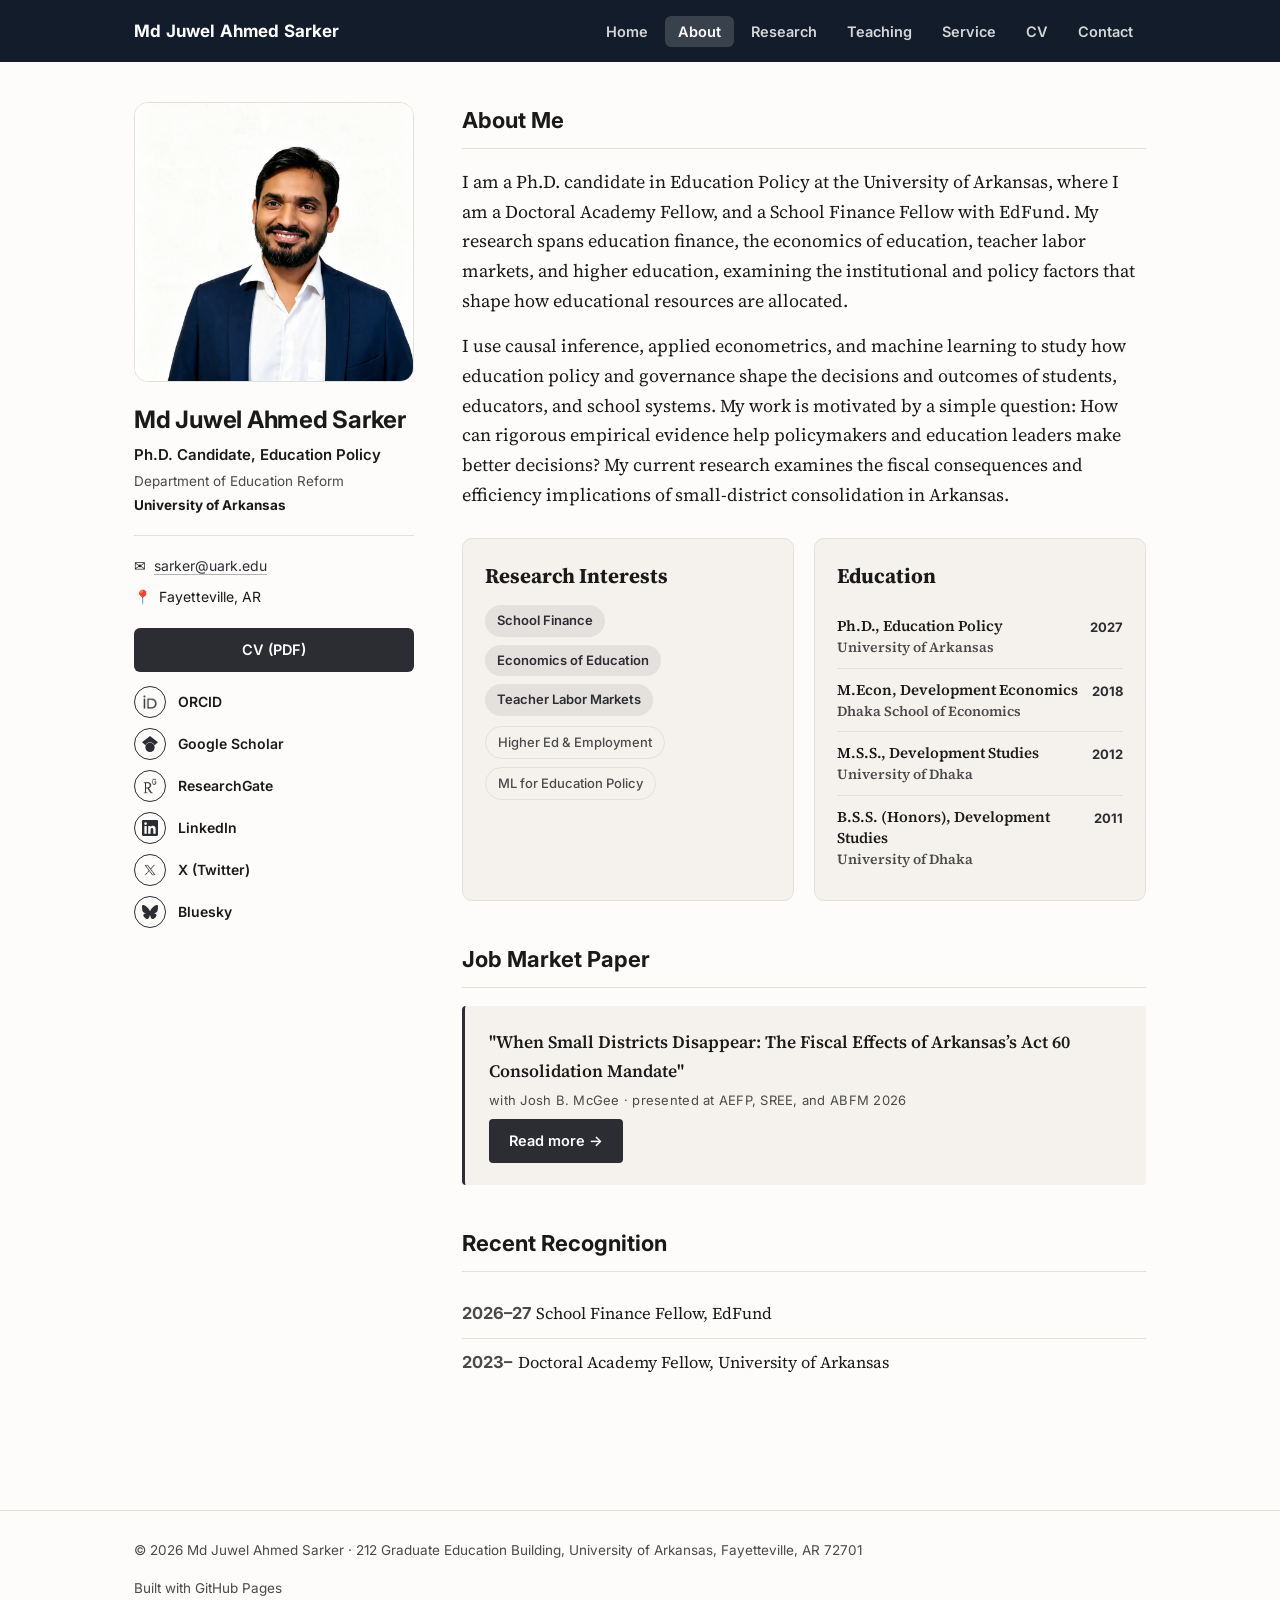
==== commit 6be32ac1: "About: remove opening 'My path to education policy' paragraph Co-Authored-By: Claude Sonnet 5.5 <nor" ====
--- a/about.html
+++ b/about.html
@@ -9,7 +9,7 @@
 <link rel="preconnect" href="https://fonts.googleapis.com">
 <link rel="preconnect" href="https://fonts.gstatic.com" crossorigin>
 <link href="https://fonts.googleapis.com/css2?family=Source+Serif+4:ital,wght@0,400;0,600;1,400&family=Inter:wght@400;500;600;700&display=swap" rel="stylesheet">
-<link rel="stylesheet" href="style.css?v=20261066">
+<link rel="stylesheet" href="style.css?v=20261071">
 </head>
 <body>
 
@@ -84,7 +84,6 @@
 
     <article class="profile-main">
       <h2 class="profile-heading">About Me</h2>
-      <p>My path to education policy runs through Bangladesh and the development sector. I started as a research associate studying microfinance regulation, then spent four years at the Palli Karma-Sahayak Foundation running skills-for-employment programs for people in underserved communities. In 2019 I joined Hajee Mohammad Danesh Science and Technology University as an Assistant Professor and, in 2021, became Chair of the Department of Development Studies. Leading a department with limited resources showed me how often leaders have to make consequential decisions without good evidence, and that is what brought me to the University of Arkansas to study education policy. Outside my research, I care about opening doors for students: I have mentored more than 15 senior undergraduates in research and graduate applications, and I founded the Bangladesh Open Learning Society, which gave 10,000+ members free access to online courses during COVID-19.</p>
       <p>I am a Ph.D. candidate in Education Policy at the University of Arkansas, where I am a Doctoral Academy Fellow, and a School Finance Fellow with EdFund. My research spans education finance, the economics of education, teacher labor markets, and higher education, examining the institutional and policy factors that shape how educational resources are allocated.</p>
       <p>I use causal inference, applied econometrics, and machine learning to study how education policy and governance shape the decisions and outcomes of students, educators, and school systems. My work is motivated by a simple question: How can rigorous empirical evidence help policymakers and education leaders make better decisions? My current research examines the fiscal consequences and efficiency implications of small-district consolidation in Arkansas.</p>
 
--- a/style.css
+++ b/style.css
@@ -1302,3 +1302,7 @@
 .tc2-m{font-size:12.5px;color:#6b7280;text-align:right;max-width:130px}
 .tc2-r1{border-top:0;grid-template-columns:96px minmax(0,1fr) auto}
 @media (max-width:900px){.tc2-cols{grid-template-columns:1fr}.tc2-cols>div+div{border-left:0}.tc2-r,.tc2-r1{grid-template-columns:70px minmax(0,1fr)}.tc2-m{grid-column:2;text-align:left;max-width:none}}
+.tc-inst h3{font-size:19px;font-weight:600;margin:26px 0 12px}
+.tc-inst h3 span{font:400 13.5px Inter,sans-serif;color:#6b7280;margin-left:8px}
+.tc-ex .tc-t{font:600 14.5px/1.4 Inter,sans-serif;color:var(--navy);margin:0 0 4px}
+.tc-ex .tc-m{font-size:13px;color:#6b7280;margin:0}
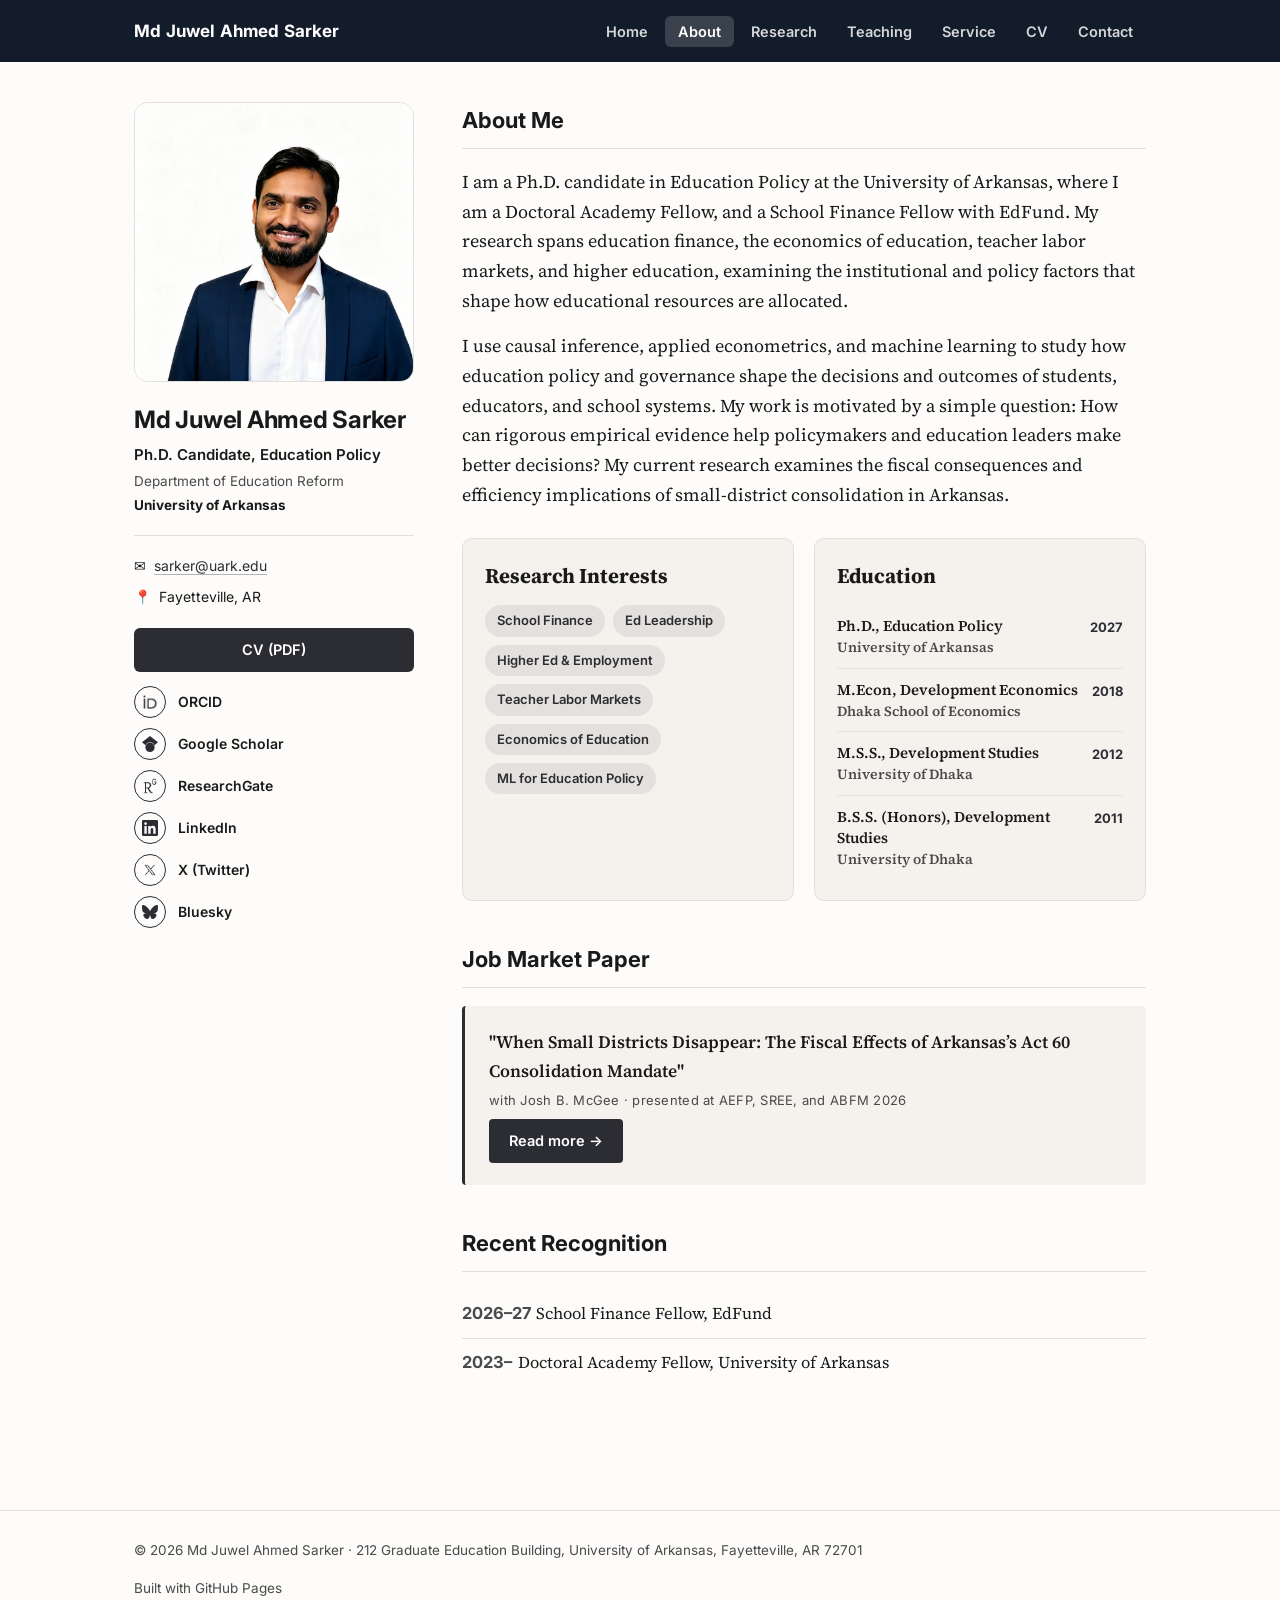
==== commit 2adac200: "Update research interests order and styling Add Ed Leadership, place Higher Ed & Employment third, a" ====
--- a/about.html
+++ b/about.html
@@ -92,12 +92,11 @@
           <h3>Research Interests</h3>
           <div class="pill-group">
             <span class="pill">School Finance</span>
+            <span class="pill">Ed Leadership</span>
+            <span class="pill">Higher Ed &amp; Employment</span>
+            <span class="pill">Teacher Labor Markets</span>
             <span class="pill">Economics of Education</span>
-            <span class="pill">Teacher Labor Markets</span>
-          </div>
-          <div class="pill-group">
-            <span class="pill pill-outline">Higher Ed &amp; Employment</span>
-            <span class="pill pill-outline">ML for Education Policy</span>
+            <span class="pill">ML for Education Policy</span>
           </div>
         </div>
 
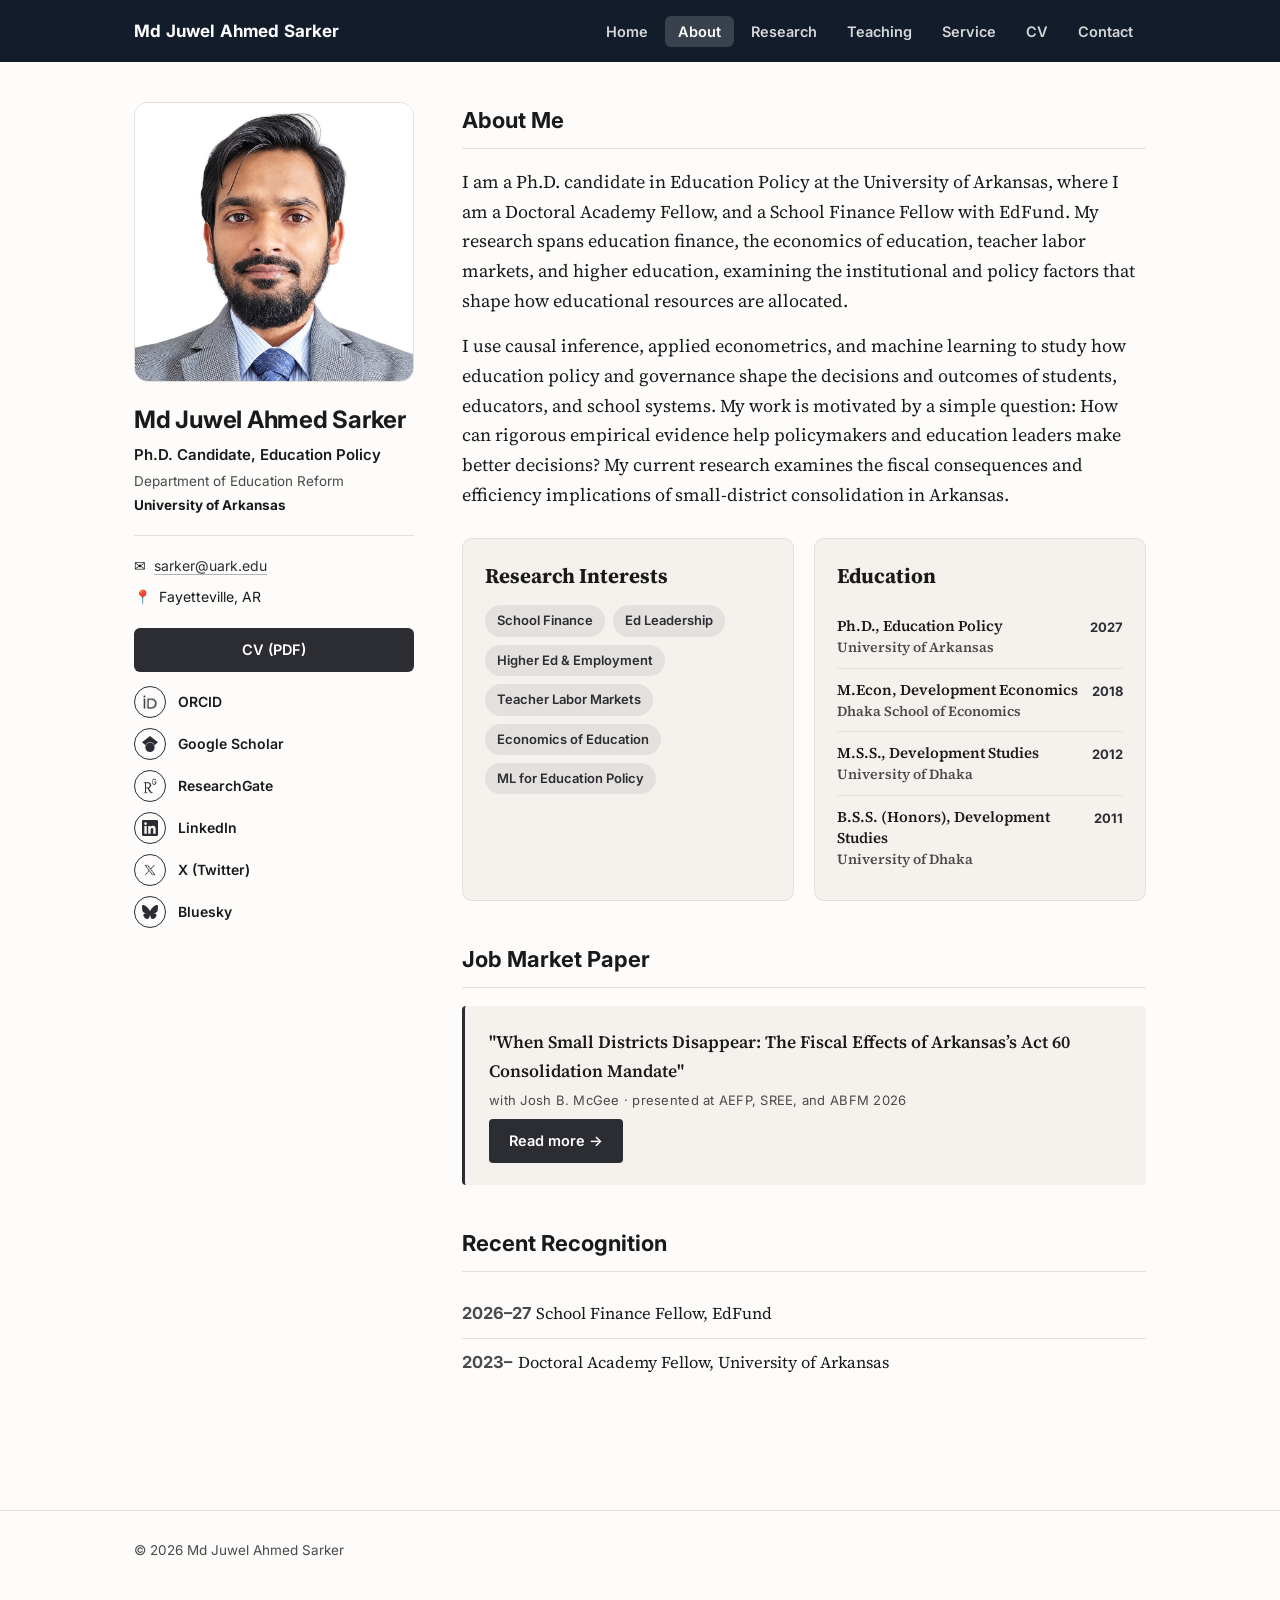
==== commit 244b679d: "Footer: copyright line only on every page; remove phone number from Contact Co-Authored-By: Claude S" ====
--- a/about.html
+++ b/about.html
@@ -131,8 +131,7 @@
 
 <footer class="site-footer">
   <div class="wrap-wide">
-    <p>&copy; <span id="year">2026</span> Md Juwel Ahmed Sarker &middot; 212 Graduate Education Building, University of Arkansas, Fayetteville, AR 72701</p>
-    <p>Built with GitHub Pages</p>
+    <p>&copy; <span id="year">2026</span> Md Juwel Ahmed Sarker</p>
   </div>
 </footer>
 
--- a/style.css
+++ b/style.css
@@ -69,6 +69,7 @@
   width: 100%;
   aspect-ratio: 1 / 1;
   object-fit: cover;
+  object-position: 50% 0%;
   border-radius: 14px;
   border: 1px solid var(--line);
   display: block;
@@ -1030,7 +1031,7 @@
 .hb-badge img{width:20px;height:20px;object-fit:contain;display:block}
 .hb-badge svg{width:20px;height:20px;fill:var(--navy);display:block}
 .hb-hero-photo{flex:1 1 44%;min-width:0;min-height:480px;position:relative}
-.hb-hero-photo img{position:absolute;inset:0;width:100%;height:100%;object-fit:cover;object-position:50% 58%;background:#f3f1ec}
+.hb-hero-photo img{position:absolute;inset:0;width:100%;height:100%;object-fit:cover;object-position:50% 0%;background:#f3f1ec}
 .hb-main{max-width:1056px;margin:0 auto;padding:0 32px 56px}
 .hb-strip{position:relative;z-index:2;margin-top:-52px;background:#fff;border:1px solid #e8e3d9;border-radius:14px;box-shadow:0 10px 30px rgba(19,28,43,.10);display:grid;grid-template-columns:repeat(4,minmax(0,1fr))}
 .hb-strip>div{padding:22px 26px;display:flex;flex-direction:column;gap:4px;border-right:1px solid #efebe4;font-size:14px;color:#4a4a4a;line-height:1.4}
@@ -1041,21 +1042,23 @@
 .hb-journey-head{display:flex;flex-wrap:wrap;justify-content:space-between;align-items:baseline;gap:8px;margin-bottom:12px}
 .hb-journey-head h2{margin:0;font:700 28px/1.2 Inter,sans-serif;letter-spacing:-.01em;text-transform:none;color:#1a1a1a;border:0;padding:0}
 .hb-journey-head span{font-size:14px;color:#4a4a4a}
-.hb-steps{list-style:none;margin:0;padding:4px 0 0;display:grid;grid-template-columns:repeat(5,minmax(0,1fr));gap:16px;align-items:start}
-.hb-step{position:relative;background:#fff;border:1px solid #e8e3d9;border-top:4px solid var(--gold);border-radius:12px;box-shadow:0 4px 14px rgba(19,28,43,.06);padding:20px 18px;display:flex;flex-direction:column;gap:6px}
-.hb-step:nth-child(1){margin-top:96px}.hb-step:nth-child(2){margin-top:72px}.hb-step:nth-child(3){margin-top:48px}.hb-step:nth-child(4){margin-top:24px}.hb-step:nth-child(5){margin-top:0}
-.hb-years{font:600 24px/1 "Source Serif 4",Georgia,serif;color:var(--gold-text)}
-.hb-step h3{margin:6px 0 0;font:700 16px/1.3 Inter,sans-serif;color:#1a1a1a}
-.hb-step p{margin:0;font:15px/1.5 "Source Serif 4",Georgia,serif;color:#2b2b2b}
-.hb-step .hb-org{font:600 13px/1.4 Inter,sans-serif;color:#4a4a4a}
-.hb-now{background:var(--navy);border-color:var(--navy);border-top-color:var(--gold);box-shadow:0 8px 22px rgba(19,28,43,.22)}
-.hb-now .hb-years{color:var(--gold)}.hb-now h3{color:#fff}.hb-now p{color:#d9d4c7}.hb-now .hb-org{color:#c9b27a}
-.hb-tag{position:absolute;right:14px;top:14px;font:700 11px/1 Inter,sans-serif;letter-spacing:.14em;text-transform:uppercase;padding:4px 8px;border-radius:999px;background:var(--gold);color:var(--navy)}
+.hb-steps{list-style:none;margin:0;padding:0;display:flex;flex-direction:column;background:#fff;border:1px solid #e8e3d9;border-radius:12px;overflow:hidden;box-shadow:0 4px 14px rgba(19,28,43,.06)}
+.hb-step{position:relative;display:grid;grid-template-columns:120px minmax(0,300px) minmax(0,1fr);column-gap:28px;row-gap:2px;align-items:baseline;padding:18px 28px;border-top:1px solid #efebe4}
+.hb-step:first-child{border-top:0}
+.hb-years{grid-column:1;grid-row:1/span 2;font:600 20px/1.3 "Source Serif 4",Georgia,serif;color:var(--gold-text)}
+.hb-step h3{grid-column:2;grid-row:1;margin:0;font:700 16px/1.35 Inter,sans-serif;color:#1a1a1a}
+.hb-step p{margin:0;font:15px/1.55 "Source Serif 4",Georgia,serif;color:#2b2b2b}
+.hb-step p:not(.hb-org){grid-column:3;grid-row:1/span 2}
+.hb-step .hb-org{grid-column:2;grid-row:2;font:600 13px/1.4 Inter,sans-serif;color:#4a4a4a}
+.hb-now{background:var(--navy);border-top-color:#2b3a52}
+.hb-now .hb-years{grid-row:1;color:var(--gold)}.hb-now h3{color:#fff}.hb-now p{color:#d9d4c7}.hb-now .hb-org{color:#c9b27a}
+.hb-tag{grid-column:1;grid-row:2;justify-self:start;align-self:start;width:max-content;margin-top:4px;font:700 10.5px/1 Inter,sans-serif;letter-spacing:.14em;text-transform:uppercase;padding:4px 8px;border-radius:999px;background:var(--gold);color:var(--navy)}
 .hb-two{display:grid;grid-template-columns:2fr 1fr;gap:24px;margin-top:48px;align-items:start}
 .hb-card{background:#fff;border:1px solid #e8e3d9;border-radius:12px;padding:28px;display:flex;flex-direction:column;gap:12px}
 .hb-jmp{border-left:5px solid var(--navy);padding:28px 32px}
-.hb-jmp-title{margin:0;font:600 23px/1.35 "Source Serif 4",Georgia,serif;color:#1a1a1a}
-.hb-meta{margin:0;font-size:14px;color:#4a4a4a}
+.hb-jmp-title{margin:0;font:400 28px/1.3 "Source Serif 4",Georgia,serif;letter-spacing:-.005em;color:#1a1a1a}
+.jt-i{font-style:italic}
+.hb-meta{margin:0;font:italic 400 16px/1.5 "Source Serif 4",Georgia,serif;color:#4a4a4a}
 .hb-find{display:flex;flex-wrap:wrap;align-items:center;gap:12px 14px;margin-top:40px}
 .hb-find .hb-label{color:#4a4a4a;margin-right:6px}
 .hb-chip{display:flex;align-items:center;gap:9px;padding:6px 16px 6px 6px;border:1px solid #e1dacb;border-radius:999px;background:#fff;font:600 14px/1 Inter,sans-serif;color:#1a1a1a;text-decoration:none}
@@ -1200,9 +1203,9 @@
 .hb-news ul{list-style:none;margin:12px 0 0;padding:0}
 .hb-news li{display:flex;flex-direction:column;gap:2px;padding:12px 0;border-top:1px solid #eee9de}
 .hb-news li:first-child{border-top:0;padding-top:0}
-.hb-news a{font:600 17px/1.4 "Source Serif 4",serif;color:var(--navy);text-decoration:none}
+.hb-news a{font:400 19px/1.45 "Source Serif 4",Georgia,serif;color:var(--navy);text-decoration:underline;text-decoration-color:rgba(226,182,92,.9);text-decoration-thickness:2px;text-underline-offset:4px;border-bottom:0}
 .hb-news a:hover{text-decoration:underline}
-.hb-news li span{font-size:13px;color:#6b6b6b}
+.hb-news li span{font:600 12px/1.4 Inter,sans-serif;letter-spacing:.06em;text-transform:uppercase;color:#6b6b6b}
 
 /* Honors & funding */
 .hf-h{font:600 12px/1 Inter,sans-serif;letter-spacing:.14em;text-transform:uppercase;color:var(--gold-text);margin:26px 0 8px}
@@ -1306,3 +1309,11 @@
 .tc-inst h3 span{font:400 13.5px Inter,sans-serif;color:#6b7280;margin-left:8px}
 .tc-ex .tc-t{font:600 14.5px/1.4 Inter,sans-serif;color:var(--navy);margin:0 0 4px}
 .tc-ex .tc-m{font-size:13px;color:#6b7280;margin:0}
+
+@media (max-width:900px){
+  .hb-step{grid-template-columns:1fr;row-gap:4px;padding:16px 20px}
+  .hb-years,.hb-now .hb-years,.hb-step h3,.hb-step .hb-org,.hb-step p:not(.hb-org),.hb-tag{grid-column:1;grid-row:auto}
+}
+
+/* Emphasized card headings: Job market paper, My research in the news */
+.hb-jmp .hb-label,.hb-news .hb-label{display:block;width:fit-content;align-self:flex-start;font:800 14px/1.2 Inter,sans-serif;letter-spacing:.14em;color:var(--navy);padding-bottom:6px;border-bottom:3px solid var(--gold)}
